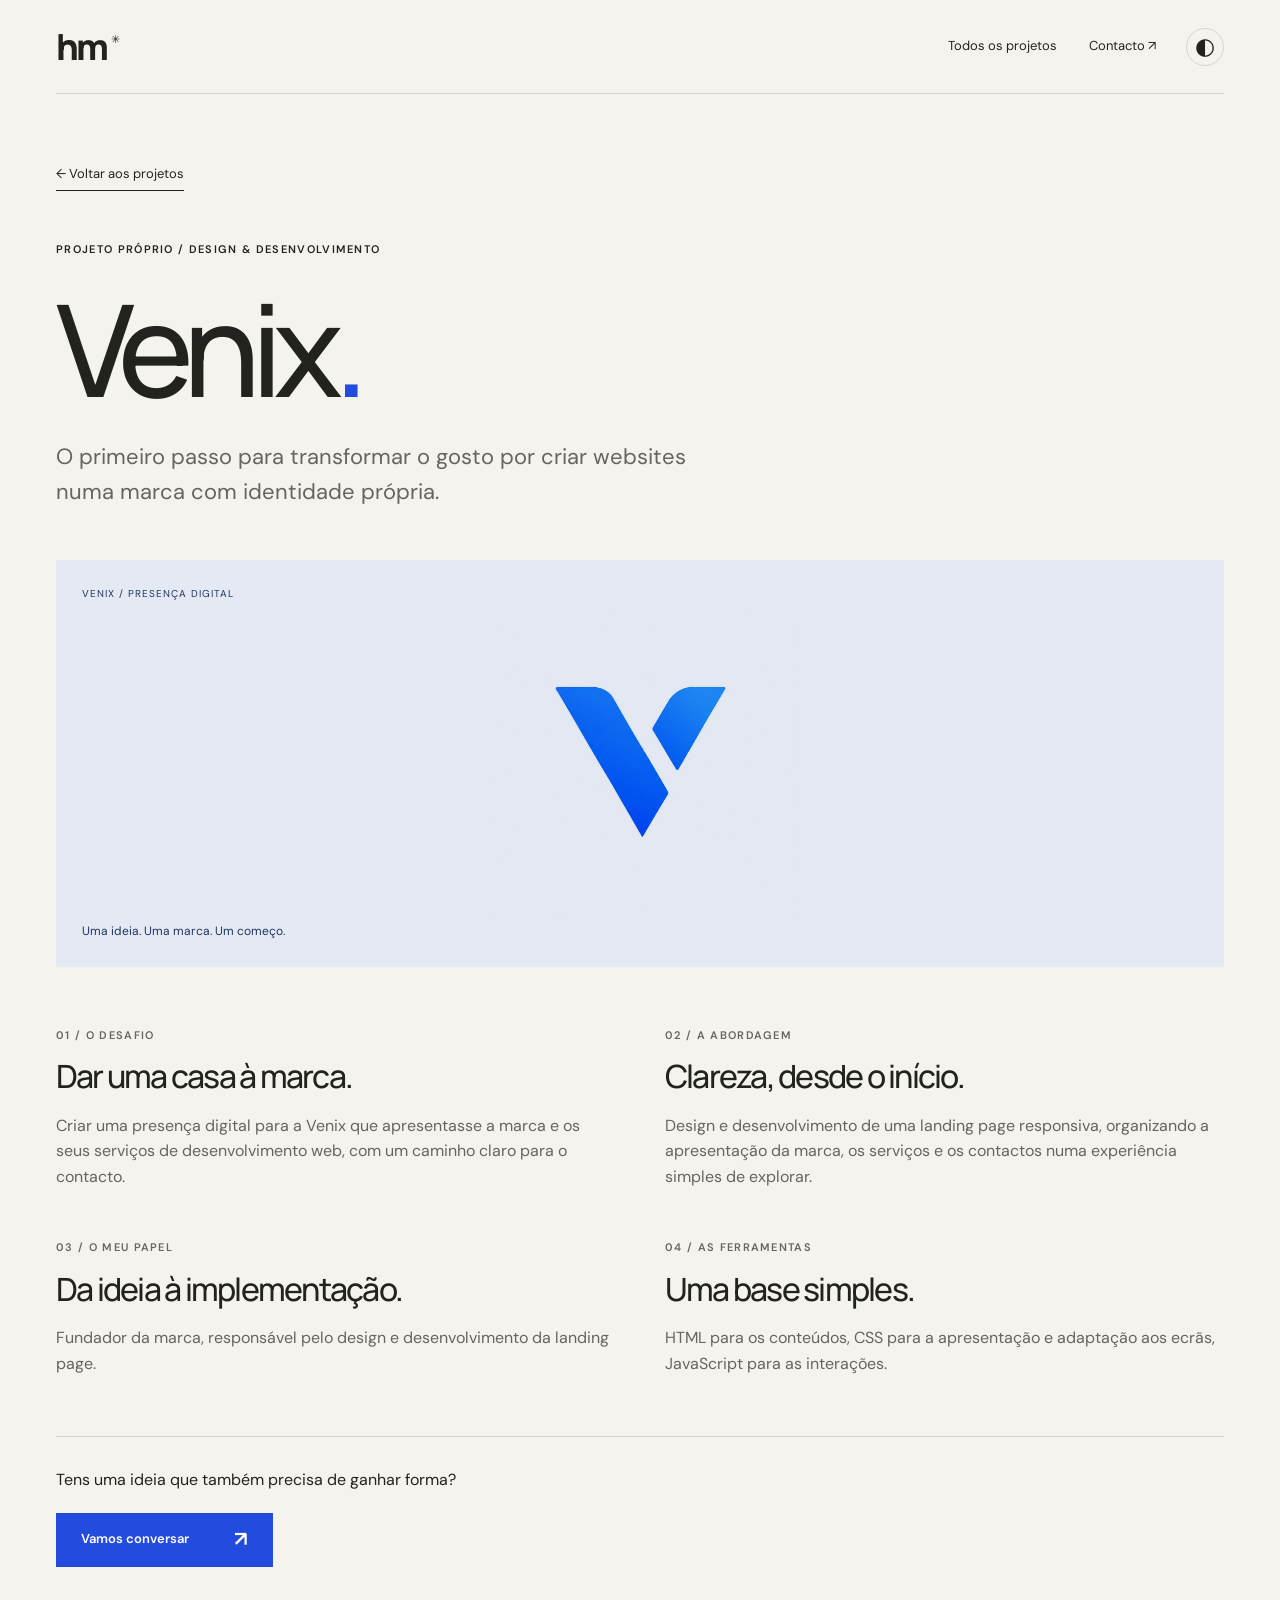
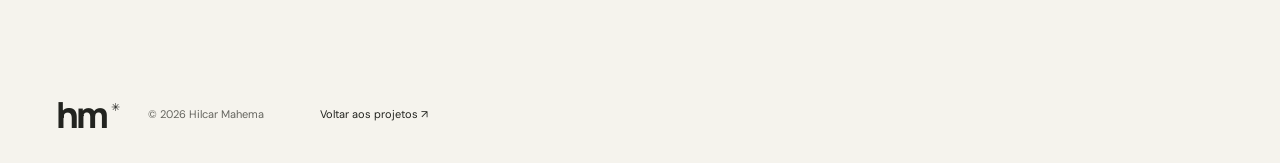
==== venix.html @ 86123c91 "Redesign portfolio with editorial layout and professional portrait" ====
<!doctype html>
<html lang="pt-PT">
<head>
<meta charset="UTF-8"><meta name="viewport" content="width=device-width, initial-scale=1">
<title>Venix — Projeto de Hilcar Mahema</title>
<meta name="description" content="Venix: a marca de desenvolvimento web criada por Hilcar Mahema. Conhece o desafio, a abordagem e as tecnologias da landing page.">
<meta name="theme-color" content="#f5f3ed"><link rel="icon" href="favicon.svg" type="image/svg+xml">
<link rel="preconnect" href="https://fonts.googleapis.com"><link rel="preconnect" href="https://fonts.gstatic.com" crossorigin>
<link href="https://fonts.googleapis.com/css2?family=DM+Sans:wght@400;500;600;700&family=Manrope:wght@400;500;600;700;800&display=swap" rel="stylesheet">
<script>try{if(localStorage.getItem('hilcar-theme')==='dark')document.documentElement.dataset.theme='dark'}catch(e){}</script>
<link rel="stylesheet" href="style.css"><script src="script.js" defer></script>
</head>
<body>
<a class="skip-link" href="#main">Saltar para o conteúdo</a>
<header class="header"><div class="container header-inner"><a class="wordmark" href="index.html" aria-label="Hilcar Mahema — início">hm<span aria-hidden="true">✳</span></a><nav class="nav" aria-label="Navegação principal"><a href="index.html#projects">Todos os projetos</a><a href="index.html#contact">Contacto ↗</a></nav><div class="header-actions"><button id="theme-toggle" class="icon-button" type="button" aria-label="Ativar tema escuro" aria-pressed="false"><span aria-hidden="true">◐</span></button></div></div></header>
<main id="main" class="container case-main"><a class="text-link" href="index.html#projects">← Voltar aos projetos</a><div class="case-intro"><p class="eyebrow">Projeto próprio / Design & desenvolvimento</p><h1>Venix<span class="name-dot">.</span></h1><p>O primeiro passo para transformar o gosto por criar websites numa marca com identidade própria.</p></div>
<div class="project-art venix-art case-art"><span class="art-label">Venix / Presença digital</span><img src="images/venix.jpeg" alt="Símbolo azul da marca Venix" width="1254" height="1254"><span class="art-bottom">Uma ideia. Uma marca. Um começo.</span></div>
<div class="case-grid"><section><p class="eyebrow">01 / O desafio</p><h2>Dar uma casa à marca.</h2><p>Criar uma presença digital para a Venix que apresentasse a marca e os seus serviços de desenvolvimento web, com um caminho claro para o contacto.</p></section><section><p class="eyebrow">02 / A abordagem</p><h2>Clareza, desde o início.</h2><p>Design e desenvolvimento de uma landing page responsiva, organizando a apresentação da marca, os serviços e os contactos numa experiência simples de explorar.</p></section><section><p class="eyebrow">03 / O meu papel</p><h2>Da ideia à implementação.</h2><p>Fundador da marca, responsável pelo design e desenvolvimento da landing page.</p></section><section><p class="eyebrow">04 / As ferramentas</p><h2>Uma base simples.</h2><p>HTML para os conteúdos, CSS para a apresentação e adaptação aos ecrãs, JavaScript para as interações.</p></section></div>
<div class="case-cta"><p>Tens uma ideia que também precisa de ganhar forma?</p><a class="button" href="index.html#contact">Vamos conversar <span aria-hidden="true">↗</span></a></div></main>
<footer class="container footer"><a class="wordmark" href="index.html" aria-label="Hilcar Mahema — início">hm<span aria-hidden="true">✳</span></a><p>© <span id="year">2026</span> Hilcar Mahema</p><a class="back-top" href="index.html#projects">Voltar aos projetos ↗</a></footer>
</body></html>
---- style.css ----
:root {
  --bg:#f5f3ed;
  --ink:#22231f;
  --muted:#65655f;
  --line:#d6d5cd;
  --blue:#234cde;
  --soft:#eae8df;
  --header:rgba(245,243,237,.96);
  --on-blue:#fff;
  --font:'DM Sans',sans-serif;
  --display:'Manrope',sans-serif;
  color-scheme:light;
}

:root[data-theme=dark] {
  --bg:#181a19;
  --ink:#f0efe9;
  --muted:#b9bbb3;
  --line:#41443e;
  --blue:#9db3ff;
  --soft:#232621;
  --header:rgba(24,26,25,.96);
  --on-blue:#171c2a;
  color-scheme:dark;
}

* {
  box-sizing:border-box;
}

html {
  scroll-behavior:smooth;
  scroll-padding-top:100px;
}

body {
  margin:0;
  background:var(--bg);
  color:var(--ink);
  font:16px/1.6 var(--font);
  -webkit-font-smoothing:antialiased;
}

a {
  color:inherit;
  text-decoration:none;
}

button,input,textarea {
  font:inherit;
}

button,a,input,textarea,summary {
  -webkit-tap-highlight-color:transparent;
}

button,summary {
  cursor:pointer;
}

button {
  color:inherit;
}

img {
  display:block;
  max-width:100%;
}

figure,p,h1,h2,h3,dl,dd {
  margin:0;
}

ul,ol {
  padding:0;
  list-style:none;
}

button:focus-visible,a:focus-visible,summary:focus-visible,input:focus-visible,textarea:focus-visible {
  outline:3px solid var(--blue);
  outline-offset:5px;
}

::selection {
  background:var(--blue);
  color:var(--on-blue);
}

.container {
  width:min(1280px,calc(100% - 112px));
  margin-inline:auto;
}

.eyebrow {
  font-size:11px;
  font-weight:600;
  letter-spacing:.12em;
  text-transform:uppercase;
}

.skip-link {
  position:fixed;
  z-index:100;
  left:16px;
  top:-100px;
  padding:12px 24px;
  background:var(--ink);
  color:var(--bg);
}

.skip-link:focus {
  top:10px;
}

.header {
  position:sticky;
  top:0;
  z-index:20;
  background:var(--header);
  backdrop-filter:blur(12px);
}

.header-inner {
  display:flex;
  align-items:center;
  gap:30px;
  min-height:94px;
  border-bottom:1px solid var(--line);
}

.wordmark {
  font:800 36px/1 var(--display);
  letter-spacing:-3px;
}

.wordmark span {
  display:inline-block;
  font:500 11px var(--font);
  letter-spacing:0;
  vertical-align:top;
  margin:3px 0 0 5px;
}

.nav {
  display:flex;
  align-items:center;
  gap:32px;
  margin-left:auto;
  font-size:13px;
}

.nav a {
  padding:12px 0;
}

.nav a:hover,.text-link:hover,.socials a:hover {
  color:var(--blue);
}

.nav-contact {
  margin-left:22px;
}

.nav-contact span {
  margin-left:12px;
}

.header-actions {
  display:flex;
  gap:12px;
  align-items:center;
}

.icon-button {
  background:none;
  border:1px solid var(--line);
  border-radius:50%;
  width:38px;
  height:38px;
  font-size:23px;
  line-height:1;
}

.menu-toggle {
  display:none;
  background:none;
  border:0;
}

.hero {
  padding-top:32px;
}

.hero-meta {
  display:flex;
  justify-content:space-between;
  gap:16px;
  align-items:center;
}

.blue-dot {
  display:inline-block;
  width:7px;
  height:7px;
  background:var(--blue);
  border-radius:50%;
  margin-right:9px;
}

.hero h1 {
  font:500 clamp(70px,10.8vw,154px)/1.05 var(--display);
  letter-spacing:-.075em;
  margin:36px 0 30px;
  display:flex;
  gap:.26em;
}

.name-dot {
  color:var(--blue);
}

.hero-grid {
  display:grid;
  grid-template-columns:1fr 1fr;
  gap:9%;
  align-items:center;
}

.hero-copy {
  padding:15px 0 24px;
}

.hero-statement {
  font:500 clamp(30px,3.25vw,48px)/1.22 var(--display);
  letter-spacing:-.045em;
}

em {
  font-family:Georgia,serif;
  font-weight:400;
  color:var(--blue);
}

.body-copy {
  max-width:365px;
  color:var(--muted);
  margin:26px 0 30px;
  line-height:1.75;
}

.button {
  display:inline-flex;
  justify-content:space-between;
  align-items:center;
  gap:45px;
  min-height:54px;
  padding:15px 24px;
  border:1px solid var(--blue);
  background:var(--blue);
  color:var(--on-blue);
  font-size:13px;
  font-weight:600;
  transition:transform .2s,background .2s;
}

.button:hover {
  transform:translateY(-3px);
}

.button span:last-child {
  font-size:21px;
  line-height:1;
}

.button:disabled {
  opacity:.7;
  cursor:wait;
  transform:none;
}

.hero-note {
  display:flex;
  align-items:center;
  gap:20px;
  font-size:11px;
  color:var(--muted);
  margin-top:56px;
}

.hero-note>span {
  font-size:32px;
  color:var(--ink);
}

.portrait {
  position:relative;
}

.portrait img {
  width:100%;
  height:440px;
  object-fit:cover;
  object-position:center 36%;
}

.portrait figcaption {
  display:flex;
  justify-content:space-between;
  gap:10px;
  padding:13px 0;
  font-size:10px;
  letter-spacing:.025em;
}

.portrait figcaption>span:first-child {
  color:var(--muted);
}

.expertise-strip {
  display:flex;
  justify-content:space-between;
  align-items:center;
  gap:18px;
  padding:30px 0;
  border-block:1px solid var(--line);
  margin-top:44px;
  font-size:13px;
}

.expertise-strip>span:nth-child(even) {
  color:var(--blue);
  font-size:25px;
}

.section {
  padding-block:105px;
}

.section-heading {
  display:flex;
  justify-content:space-between;
  align-items:flex-end;
  gap:30px;
  margin-bottom:48px;
}

.section-heading .eyebrow,.about-grid .eyebrow,.journey .eyebrow {
  margin-bottom:22px;
}

h2 {
  font:500 clamp(36px,4.5vw,64px)/1.1 var(--display);
  letter-spacing:-.055em;
}

.section-aside {
  color:var(--muted);
  font-size:14px;
  max-width:240px;
  padding-bottom:6px;
}

.projects-grid {
  display:grid;
  grid-template-columns:1.15fr 1fr;
  gap:46px;
}

.project-offset {
  padding-top:115px;
}

.project-art {
  display:flex;
  flex-direction:column;
  justify-content:space-between;
  position:relative;
  padding:26px;
  min-height:370px;
  overflow:hidden;
}

.venix-art {
  background:#e4e9f3;
  color:#223462;
}

.startout-art {
  background:#060b0d;
  color:#f0f2ee;
  min-height:330px;
}

.art-label {
  font-size:10px;
  letter-spacing:.1em;
  text-transform:uppercase;
  z-index:1;
}

.project-art img {
  width:56%;
  height:230px;
  object-fit:contain;
  align-self:center;
  transition:transform .5s;
}

.venix-art img {
  mix-blend-mode:multiply;
}

.startout-art img {
  width:92%;
  height:200px;
}

.project-art:hover img {
  transform:scale(1.045);
}

.art-bottom {
  display:flex;
  justify-content:space-between;
  align-items:center;
  gap:20px;
  font-size:12px;
  z-index:1;
}

.round-arrow {
  display:grid;
  place-items:center;
  border:1px solid currentColor;
  border-radius:50%;
  width:38px;
  height:38px;
  flex-shrink:0;
  font-size:21px;
}

.project-heading {
  display:flex;
  justify-content:space-between;
  gap:16px;
  align-items:center;
  margin:20px 0 10px;
}

.project h3 {
  font:600 26px/1.2 var(--display);
  letter-spacing:-.04em;
}

.project-type {
  font-size:10px;
  color:var(--muted);
  text-align:right;
}

.project>p {
  font-size:14px;
  color:var(--muted);
  max-width:470px;
}

.project-details {
  margin-top:22px;
  border-block:1px solid var(--line);
  font-size:13px;
}

.project-details summary {
  padding:15px 0;
  display:flex;
  justify-content:space-between;
  list-style:none;
}

.project-details summary::-webkit-details-marker {
  display:none;
}

.project-details[open] summary span {
  transform:rotate(45deg);
}

.project-details dl {
  padding:0 0 20px;
}

.project-details dt {
  font-weight:600;
  margin-top:15px;
}

.project-details dd {
  color:var(--muted);
  margin-top:3px;
}

.portfolio-project {
  margin-top:58px;
  border-block:1px solid var(--line);
  padding:28px 0;
  display:flex;
  align-items:center;
  justify-content:space-between;
  gap:30px;
}

.portfolio-project h3 {
  font:500 23px/1.4 var(--display);
  letter-spacing:-.03em;
  margin:8px 0;
}

.portfolio-project p:not(.eyebrow) {
  color:var(--muted);
  font-size:13px;
}

.text-link {
  font-size:13px;
  display:inline-flex;
  align-items:center;
  gap:20px;
  border-bottom:1px solid currentColor;
  padding:5px 0;
  transition:color .2s;
}

.text-link span {
  font-size:19px;
}

.about-section {
  background:var(--soft);
  padding:95px 0;
}

.about-grid {
  display:grid;
  grid-template-columns:1fr 1.1fr;
  gap:10%;
}

.asterisk {
  font-size:108px;
  color:var(--blue);
  display:block;
  line-height:1;
  margin-top:45px;
}

.about-lead {
  font:500 25px/1.45 var(--display);
  letter-spacing:-.025em;
  margin-bottom:25px;
}

.about-content>p:not(.about-lead) {
  color:var(--muted);
  margin-bottom:18px;
  font-size:15px;
}

.about-facts {
  display:grid;
  grid-template-columns:repeat(3,1fr);
  gap:22px;
  border-block:1px solid var(--line);
  padding:25px 0;
  margin:30px 0 24px;
}

.about-facts strong {
  display:block;
  font:500 38px var(--display);
  letter-spacing:-.06em;
}

.about-facts span {
  font-size:11px;
  color:var(--muted);
  display:block;
  max-width:100px;
}

.service-list {
  border-top:1px solid var(--line);
}

.service-list article {
  display:grid;
  grid-template-columns:40px 1fr 1fr 30px;
  gap:24px;
  align-items:center;
  padding:27px 0;
  border-bottom:1px solid var(--line);
}

.service-number {
  font-size:11px;
  color:var(--muted);
}

.service-list h3 {
  font:500 25px/1.3 var(--display);
  letter-spacing:-.045em;
}

.service-list p {
  font-size:14px;
  color:var(--muted);
  max-width:350px;
}

.service-list article>span:last-child {
  font-size:28px;
  color:var(--blue);
}

.tools {
  padding-top:45px;
  display:flex;
  gap:50px;
}

.tools>.eyebrow {
  max-width:160px;
  flex-shrink:0;
}

.tools ul {
  display:flex;
  gap:12px 25px;
  flex-wrap:wrap;
  margin:0;
  color:var(--muted);
  font-size:13px;
}

.journey {
  border-top:1px solid var(--line);
  padding:70px 0 100px;
  display:grid;
  grid-template-columns:1fr 1.1fr;
  gap:10%;
}

.journey ol {
  margin:0;
}

.journey li {
  padding:24px 0;
  border-bottom:1px solid var(--line);
}

.journey li:first-child {
  padding-top:0;
}

.journey li>span {
  font-size:11px;
  color:var(--muted);
}

.journey h3 {
  font:500 21px var(--display);
  margin:8px 0;
}

.journey li>p {
  font-size:14px;
  color:var(--muted);
}

.contact-section {
  padding:90px 0 70px;
  background:var(--soft);
}

.contact-section>.container>.eyebrow {
  margin-bottom:35px;
}

.contact-grid {
  display:grid;
  grid-template-columns:1.1fr 1fr;
  gap:12%;
}

.contact-grid h2 {
  font-size:clamp(40px,4.7vw,67px);
}

.contact-grid>div>p {
  color:var(--muted);
  font-size:14px;
  margin:24px 0;
}

.contact-email {
  display:block;
  font-size:clamp(16px,1.6vw,23px);
  letter-spacing:-.03em;
  margin:32px 0 10px;
  overflow-wrap:anywhere;
}

.contact-email span {
  display:inline-block;
  margin-left:8px;
}

.field {
  display:grid;
  gap:10px;
  margin-bottom:25px;
}

.field label {
  font-size:12px;
}

.field input,.field textarea {
  width:100%;
  border:0;
  border-bottom:1px solid var(--line);
  border-radius:0;
  background:transparent;
  padding:10px 0 13px;
  color:var(--ink);
  font-size:15px;
  resize:vertical;
}

.field input::placeholder,.field textarea::placeholder {
  color:var(--muted);
  opacity:.9;
}

.contact-grid form .button {
  width:100%;
}

.form-note {
  font-size:10px;
  color:var(--muted);
  margin-top:15px;
  max-width:360px;
}

#form-status {
  font-size:13px;
  margin-top:12px;
  min-height:1.6em;
}

#form-status[data-state=error] {
  color:var(--ink);
}

.footer {
  display:flex;
  align-items:center;
  gap:28px;
  flex-wrap:wrap;
  padding-block:30px;
  font-size:11px;
}

.footer p {
  color:var(--muted);
}

.socials {
  display:flex;
  gap:22px;
  margin-left:auto;
}

.back-top {
  margin-left:28px;
}

.case-main {
  padding-block:65px 100px;
}

.case-intro {
  margin:50px 0;
}

.case-intro h1 {
  font:500 clamp(64px,10vw,130px)/1.1 var(--display);
  letter-spacing:-.07em;
  margin:20px 0;
}

.case-intro>p:last-child {
  max-width:660px;
  font-size:22px;
  color:var(--muted);
}

.case-art {
  min-height:400px;
}

.case-art img {
  height:320px;
}

.case-grid {
  display:grid;
  grid-template-columns:1fr 1fr;
  gap:50px;
  margin-top:60px;
}

.case-grid h2 {
  font-size:32px;
  margin-bottom:18px;
}

.case-grid p {
  color:var(--muted);
}

.case-grid .eyebrow {
  margin-bottom:15px;
}

.case-cta {
  margin-top:60px;
  padding-top:30px;
  border-top:1px solid var(--line);
}

.case-cta p {
  margin-bottom:20px;
}

@media(min-width:1500px) {
  .portrait img {
    height:490px;
  }
}

@media(max-width:1000px) {
  .container {
    width:calc(100% - 64px);
  }
  .nav {
    gap:22px;
  }
  .nav-contact {
    margin-left:0;
  }
  .hero h1 {
    font-size:11.6vw;
  }
  .hero-grid {
    gap:6%;
  }
  .portrait img {
    height:390px;
  }
  .hero-note {
    margin-top:32px;
  }
  .projects-grid {
    gap:28px;
  }
  .project-art {
    padding:20px;
    min-height:325px;
  }
  .project-art img {
    height:190px;
  }
  .startout-art {
    min-height:290px;
  }
  .project-heading {
    align-items:flex-start;
    flex-direction:column;
    gap:5px;
  }
  .about-grid,.journey {
    gap:6%;
  }
  .contact-grid {
    gap:7%;
  }
  .service-list article {
    grid-template-columns:24px 1fr 1fr 20px;
    gap:18px;
  }
  .service-list h3 {
    font-size:22px;
  }
  .back-top {
    margin-left:0;
  }
}

@media(max-width:700px) {
  html {
    scroll-padding-top:85px;
  }
  .container {
    width:calc(100% - 40px);
  }
  .header-inner {
    min-height:75px;
    gap:16px;
  }
  .wordmark {
    font-size:31px;
  }
  .header-actions {
    margin-left:auto;
  }
  .menu-toggle {
    display:block;
    font-size:12px;
    min-height:44px;
  }
  .menu-toggle span {
    font-size:18px;
    margin-left:8px;
  }
  .nav {
    margin:0;
    gap:0;
    flex-wrap:wrap;
    font-size:12px;
    justify-content:flex-end;
  }
  .nav-contact {
    display:none;
  }
  .nav a {
    padding:10px;
  }
  .js .nav {
    display:none;
    position:absolute;
    top:75px;
    left:0;
    right:0;
    padding:12px 20px 20px;
    background:var(--bg);
    border-bottom:1px solid var(--line);
  }
  .js .nav.is-open {
    display:flex;
    flex-direction:column;
    align-items:stretch;
  }
  .js .nav .nav-contact {
    display:block;
  }
  .js .nav a {
    padding:13px 0;
  }
  .hero {
    padding-top:25px;
  }
  .hero-meta>.eyebrow:last-child {
    display:none;
  }
  .eyebrow {
    font-size:10px;
  }
  .hero h1 {
    display:block;
    font-size:clamp(64px,17vw,110px);
    margin:27px 0 32px;
    line-height:1.02;
    letter-spacing:-.07em;
  }
  .surname {
    display:block;
  }
  .hero-grid {
    grid-template-columns:1fr;
    gap:25px;
  }
  .hero-copy {
    padding:0;
  }
  .hero-statement {
    font-size:34px;
  }
  .body-copy {
    margin:18px 0 24px;
    font-size:14px;
    max-width:400px;
  }
  .hero-note {
    display:none;
  }
  .portrait {
    margin-top:12px;
  }
  .portrait img {
    height:auto;
    aspect-ratio:1.08;
    object-position:center 33%;
  }
  .portrait figcaption {
    font-size:9px;
  }
  .expertise-strip {
    margin-top:28px;
    padding:22px 0;
    flex-wrap:wrap;
    justify-content:center;
    font-size:11px;
    gap:10px 18px;
  }
  .expertise-strip>span:nth-child(6) {
    display:none;
  }
  .section {
    padding-block:65px;
  }
  .section-heading {
    display:block;
    margin-bottom:30px;
  }
  h2 {
    font-size:40px;
  }
  .section-aside {
    margin-top:23px;
    max-width:290px;
  }
  .projects-grid {
    grid-template-columns:1fr;
    gap:38px;
  }
  .project-offset {
    padding-top:0;
  }
  .project-art,.startout-art {
    min-height:320px;
  }
  .project-art img {
    height:200px;
  }
  .project-heading {
    flex-direction:row;
    align-items:center;
    gap:16px;
  }
  .project h3 {
    font-size:25px;
  }
  .project-type {
    max-width:120px;
  }
  .portfolio-project {
    align-items:flex-start;
    flex-direction:column;
    gap:20px;
    margin-top:38px;
  }
  .portfolio-project h3 {
    font-size:21px;
  }
  .about-section {
    padding-block:60px;
  }
  .about-grid {
    grid-template-columns:1fr;
    gap:32px;
  }
  .asterisk {
    display:none;
  }
  .about-lead {
    font-size:22px;
  }
  .about-facts {
    gap:15px;
  }
  .about-facts strong {
    font-size:34px;
  }
  .about-facts span {
    font-size:10px;
  }
  .service-list article {
    grid-template-columns:25px 1fr 20px;
    gap:12px;
    padding:22px 0;
  }
  .service-list h3 {
    font-size:22px;
  }
  .service-list p {
    grid-column:2;
    grid-row:2;
    font-size:13px;
  }
  .service-list article>span:last-child {
    grid-column:3;
    grid-row:1;
  }
  .tools {
    flex-direction:column;
    gap:20px;
    padding-top:30px;
  }
  .tools>.eyebrow {
    max-width:none;
  }
  .tools ul {
    font-size:12px;
    gap:12px 20px;
  }
  .journey {
    grid-template-columns:1fr;
    gap:35px;
    padding-block:55px 65px;
  }
  .contact-section {
    padding-block:60px 40px;
  }
  .contact-grid {
    grid-template-columns:1fr;
    gap:40px;
  }
  .contact-grid h2 {
    font-size:46px;
  }
  .contact-email {
    font-size:20px;
  }
  .contact-grid form .button {
    min-height:56px;
  }
  .footer {
    gap:18px;
  }
  .footer .socials {
    order:3;
    margin:0;
    width:100%;
    flex-wrap:wrap;
  }
  .back-top {
    margin-left:auto;
  }
  .case-main {
    padding-top:35px;
  }
  .case-intro {
    margin:30px 0;
  }
  .case-intro>p:last-child {
    font-size:19px;
  }
  .case-grid {
    grid-template-columns:1fr;
    gap:35px;
  }
  .case-art img {
    height:240px;
  }
  .case-art {
    min-height:320px;
  }
}

@media(max-width:370px) {
  .container {
    width:calc(100% - 32px);
  }
  .hero h1 {
    font-size:17vw;
  }
  .project-heading {
    flex-direction:column;
    align-items:flex-start;
  }
  .project-type {
    max-width:none;
  }
  .contact-email {
    font-size:17px;
  }
  .nav a {
    padding-inline:5px;
  }
  .portrait figcaption {
    flex-wrap:wrap;
  }
}

@media(prefers-reduced-motion:reduce) {
  html {
    scroll-behavior:auto;
  }
  *,*::before,*::after {
    transition:none!important;
    animation:none!important;
  }
}

@media(max-width:700px) {
  .js .nav:not(#primary-nav) {
    display:flex;
    position:static;
    border:0;
    padding:0;
    margin-left:auto;
    background:none;
  }
  .js .nav:not(#primary-nav) a {
    padding:10px 4px;
  }
  .js .nav:not(#primary-nav)+.header-actions {
    margin-left:0;
  }
}
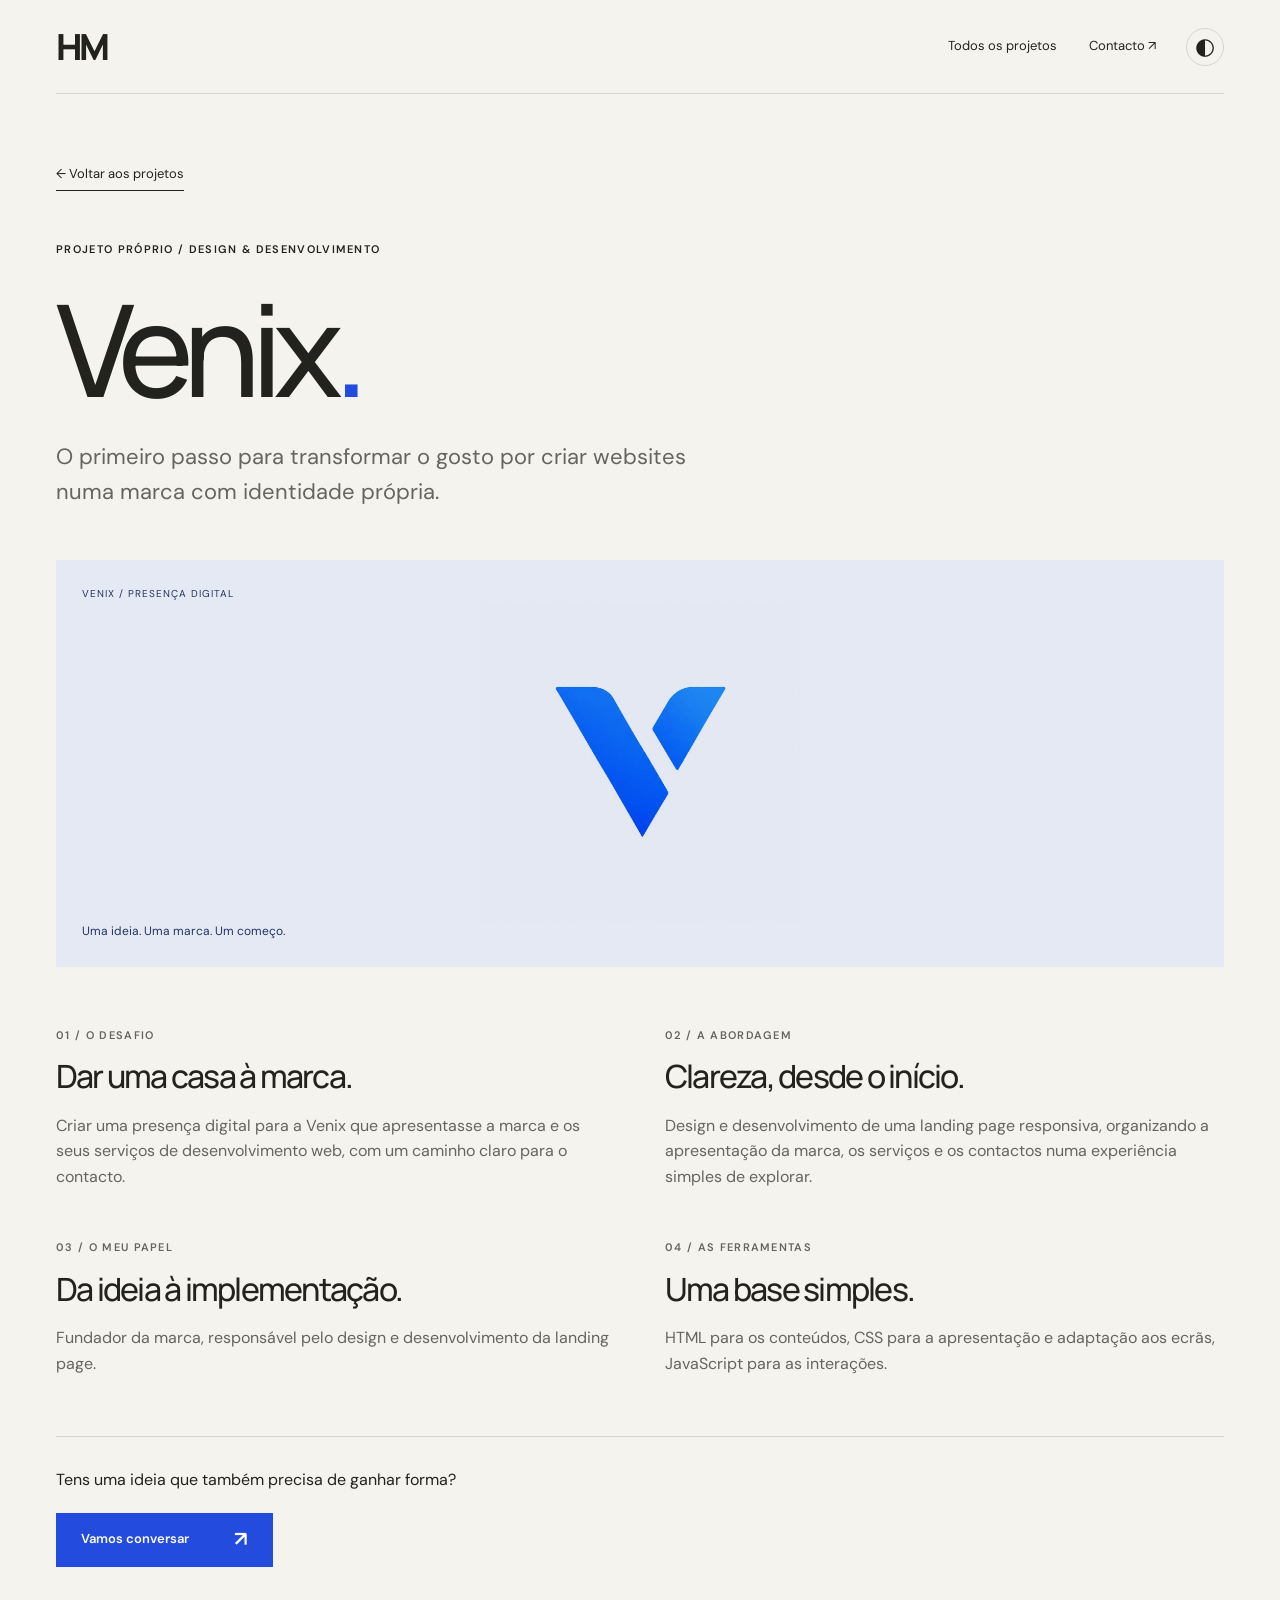
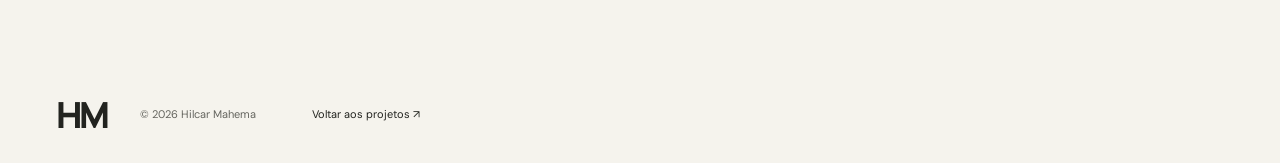
==== commit 6e539f7e: "alteraçoes no venix" ====
--- a/venix.html
+++ b/venix.html
@@ -12,10 +12,10 @@
 </head>
 <body>
 <a class="skip-link" href="#main">Saltar para o conteúdo</a>
-<header class="header"><div class="container header-inner"><a class="wordmark" href="index.html" aria-label="Hilcar Mahema — início">hm<span aria-hidden="true">✳</span></a><nav class="nav" aria-label="Navegação principal"><a href="index.html#projects">Todos os projetos</a><a href="index.html#contact">Contacto ↗</a></nav><div class="header-actions"><button id="theme-toggle" class="icon-button" type="button" aria-label="Ativar tema escuro" aria-pressed="false"><span aria-hidden="true">◐</span></button></div></div></header>
+<header class="header"><div class="container header-inner"><a class="wordmark" href="index.html" aria-label="Hilcar Mahema — início">HM<span aria-hidden="true"></span></a><nav class="nav" aria-label="Navegação principal"><a href="index.html#projects">Todos os projetos</a><a href="index.html#contact">Contacto ↗</a></nav><div class="header-actions"><button id="theme-toggle" class="icon-button" type="button" aria-label="Ativar tema escuro" aria-pressed="false"><span aria-hidden="true">◐</span></button></div></div></header>
 <main id="main" class="container case-main"><a class="text-link" href="index.html#projects">← Voltar aos projetos</a><div class="case-intro"><p class="eyebrow">Projeto próprio / Design & desenvolvimento</p><h1>Venix<span class="name-dot">.</span></h1><p>O primeiro passo para transformar o gosto por criar websites numa marca com identidade própria.</p></div>
 <div class="project-art venix-art case-art"><span class="art-label">Venix / Presença digital</span><img src="images/venix.jpeg" alt="Símbolo azul da marca Venix" width="1254" height="1254"><span class="art-bottom">Uma ideia. Uma marca. Um começo.</span></div>
 <div class="case-grid"><section><p class="eyebrow">01 / O desafio</p><h2>Dar uma casa à marca.</h2><p>Criar uma presença digital para a Venix que apresentasse a marca e os seus serviços de desenvolvimento web, com um caminho claro para o contacto.</p></section><section><p class="eyebrow">02 / A abordagem</p><h2>Clareza, desde o início.</h2><p>Design e desenvolvimento de uma landing page responsiva, organizando a apresentação da marca, os serviços e os contactos numa experiência simples de explorar.</p></section><section><p class="eyebrow">03 / O meu papel</p><h2>Da ideia à implementação.</h2><p>Fundador da marca, responsável pelo design e desenvolvimento da landing page.</p></section><section><p class="eyebrow">04 / As ferramentas</p><h2>Uma base simples.</h2><p>HTML para os conteúdos, CSS para a apresentação e adaptação aos ecrãs, JavaScript para as interações.</p></section></div>
 <div class="case-cta"><p>Tens uma ideia que também precisa de ganhar forma?</p><a class="button" href="index.html#contact">Vamos conversar <span aria-hidden="true">↗</span></a></div></main>
-<footer class="container footer"><a class="wordmark" href="index.html" aria-label="Hilcar Mahema — início">hm<span aria-hidden="true">✳</span></a><p>© <span id="year">2026</span> Hilcar Mahema</p><a class="back-top" href="index.html#projects">Voltar aos projetos ↗</a></footer>
+<footer class="container footer"><a class="wordmark" href="index.html" aria-label="Hilcar Mahema — início">HM<span aria-hidden="true"></span></a><p>© <span id="year">2026</span> Hilcar Mahema</p><a class="back-top" href="index.html#projects">Voltar aos projetos ↗</a></footer>
 </body></html>
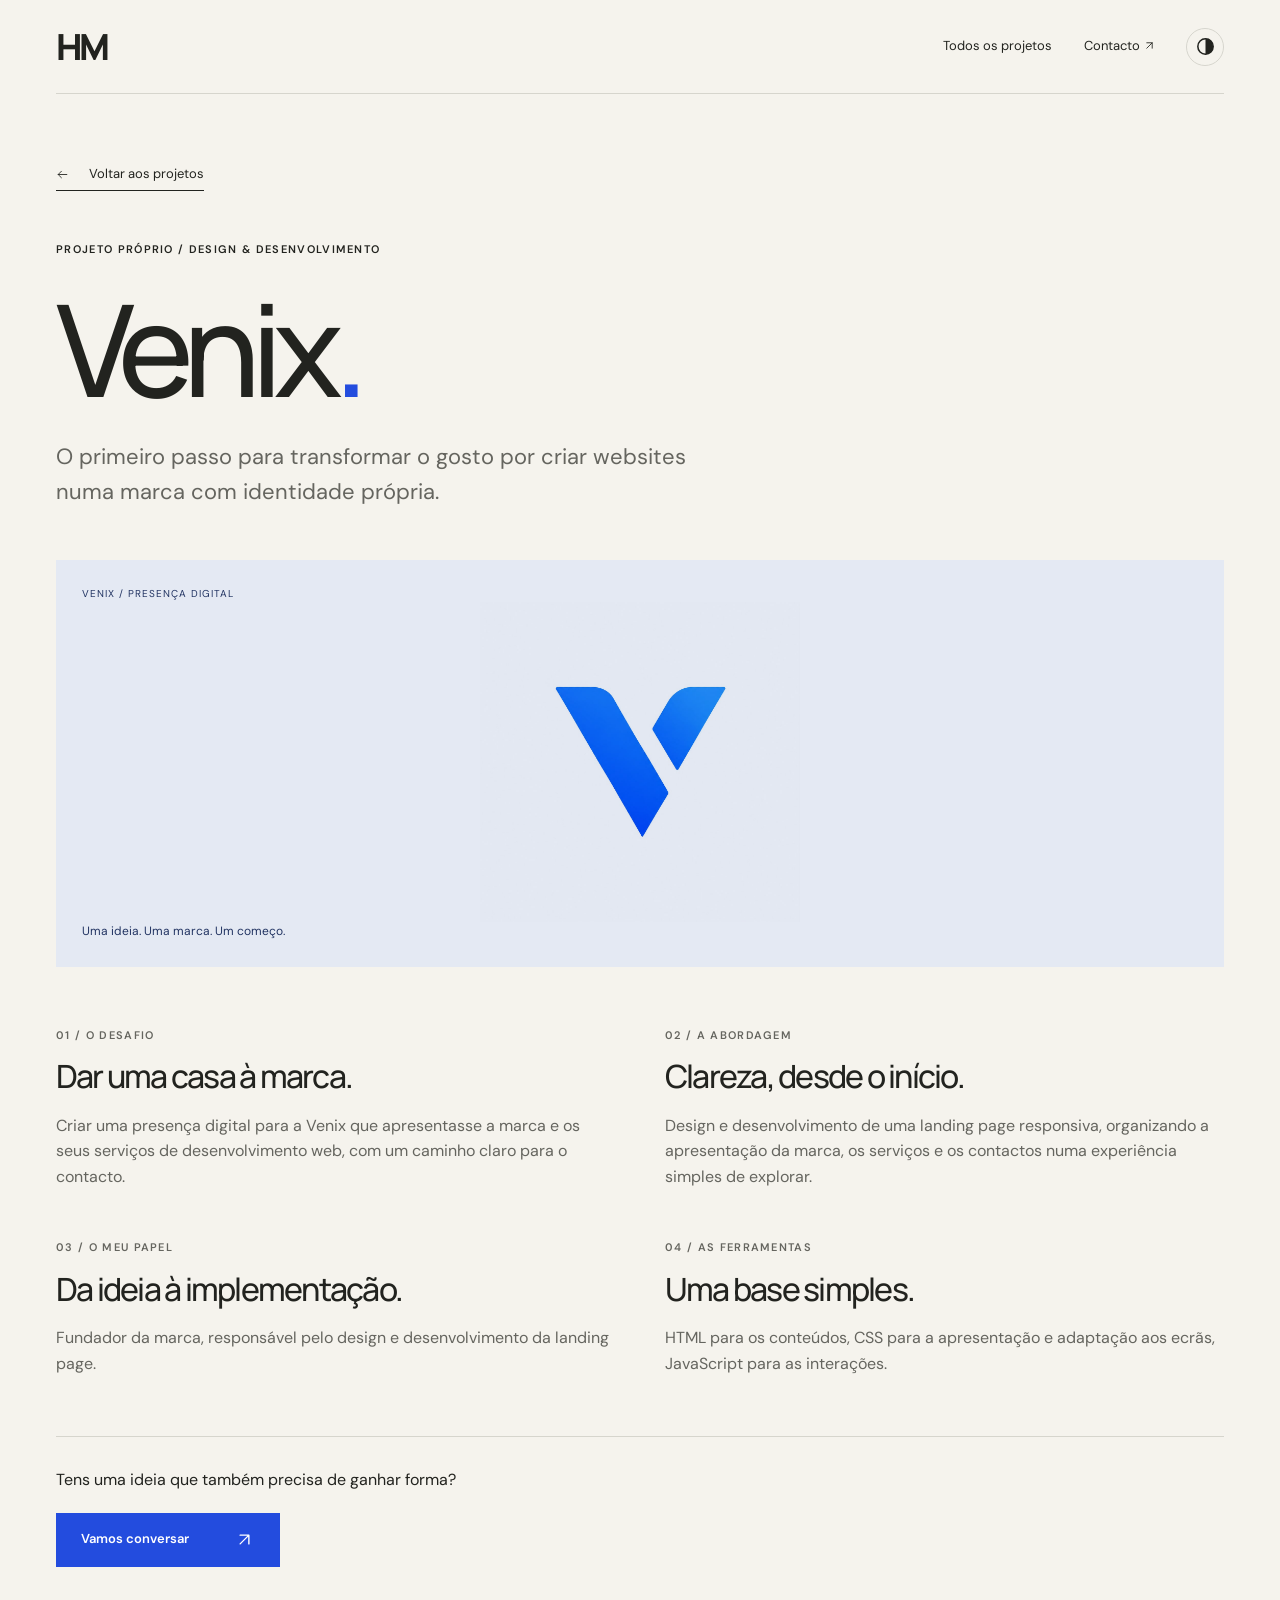
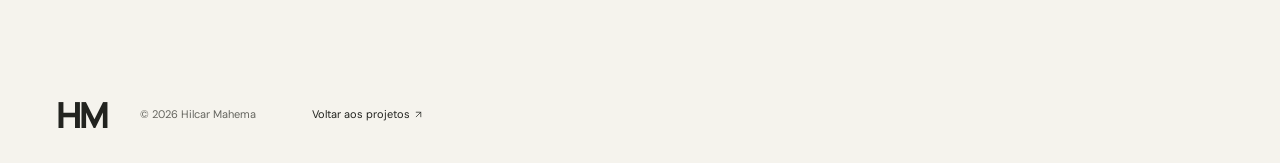
==== commit 4d0bf4d4: "Use SVG icons and add continuous services marquee" ====
--- a/venix.html
+++ b/venix.html
@@ -12,10 +12,10 @@
 </head>
 <body>
 <a class="skip-link" href="#main">Saltar para o conteúdo</a>
-<header class="header"><div class="container header-inner"><a class="wordmark" href="index.html" aria-label="Hilcar Mahema — início">HM<span aria-hidden="true"></span></a><nav class="nav" aria-label="Navegação principal"><a href="index.html#projects">Todos os projetos</a><a href="index.html#contact">Contacto ↗</a></nav><div class="header-actions"><button id="theme-toggle" class="icon-button" type="button" aria-label="Ativar tema escuro" aria-pressed="false"><span aria-hidden="true">◐</span></button></div></div></header>
-<main id="main" class="container case-main"><a class="text-link" href="index.html#projects">← Voltar aos projetos</a><div class="case-intro"><p class="eyebrow">Projeto próprio / Design & desenvolvimento</p><h1>Venix<span class="name-dot">.</span></h1><p>O primeiro passo para transformar o gosto por criar websites numa marca com identidade própria.</p></div>
+<header class="header"><div class="container header-inner"><a class="wordmark" href="index.html" aria-label="Hilcar Mahema — início">HM<span aria-hidden="true"></span></a><nav class="nav" aria-label="Navegação principal"><a href="index.html#projects">Todos os projetos</a><a href="index.html#contact">Contacto <svg class="icon icon--arrow-up-right" viewBox="0 0 24 24" fill="none" stroke="currentColor" stroke-width="1.6" stroke-linecap="round" stroke-linejoin="round" aria-hidden="true" focusable="false"><path d="M7 17 17 7M7 7h10v10"/></svg></a></nav><div class="header-actions"><button id="theme-toggle" class="icon-button" type="button" aria-label="Ativar tema escuro" aria-pressed="false"><span aria-hidden="true"><svg class="icon icon--theme" viewBox="0 0 24 24" fill="none" stroke="currentColor" stroke-width="1.6" stroke-linecap="round" stroke-linejoin="round" aria-hidden="true" focusable="false"><circle cx="12" cy="12" r="8"/><path d="M12 4a8 8 0 0 1 0 16Z" fill="currentColor" stroke="none"/></svg></span></button></div></div></header>
+<main id="main" class="container case-main"><a class="text-link" href="index.html#projects"><svg class="icon icon--arrow-left" viewBox="0 0 24 24" fill="none" stroke="currentColor" stroke-width="1.6" stroke-linecap="round" stroke-linejoin="round" aria-hidden="true" focusable="false"><path d="M20 12H4m6-6-6 6 6 6"/></svg> Voltar aos projetos</a><div class="case-intro"><p class="eyebrow">Projeto próprio / Design & desenvolvimento</p><h1>Venix<span class="name-dot">.</span></h1><p>O primeiro passo para transformar o gosto por criar websites numa marca com identidade própria.</p></div>
 <div class="project-art venix-art case-art"><span class="art-label">Venix / Presença digital</span><img src="images/venix.jpeg" alt="Símbolo azul da marca Venix" width="1254" height="1254"><span class="art-bottom">Uma ideia. Uma marca. Um começo.</span></div>
 <div class="case-grid"><section><p class="eyebrow">01 / O desafio</p><h2>Dar uma casa à marca.</h2><p>Criar uma presença digital para a Venix que apresentasse a marca e os seus serviços de desenvolvimento web, com um caminho claro para o contacto.</p></section><section><p class="eyebrow">02 / A abordagem</p><h2>Clareza, desde o início.</h2><p>Design e desenvolvimento de uma landing page responsiva, organizando a apresentação da marca, os serviços e os contactos numa experiência simples de explorar.</p></section><section><p class="eyebrow">03 / O meu papel</p><h2>Da ideia à implementação.</h2><p>Fundador da marca, responsável pelo design e desenvolvimento da landing page.</p></section><section><p class="eyebrow">04 / As ferramentas</p><h2>Uma base simples.</h2><p>HTML para os conteúdos, CSS para a apresentação e adaptação aos ecrãs, JavaScript para as interações.</p></section></div>
-<div class="case-cta"><p>Tens uma ideia que também precisa de ganhar forma?</p><a class="button" href="index.html#contact">Vamos conversar <span aria-hidden="true">↗</span></a></div></main>
-<footer class="container footer"><a class="wordmark" href="index.html" aria-label="Hilcar Mahema — início">HM<span aria-hidden="true"></span></a><p>© <span id="year">2026</span> Hilcar Mahema</p><a class="back-top" href="index.html#projects">Voltar aos projetos ↗</a></footer>
+<div class="case-cta"><p>Tens uma ideia que também precisa de ganhar forma?</p><a class="button" href="index.html#contact">Vamos conversar <span aria-hidden="true"><svg class="icon icon--arrow-up-right" viewBox="0 0 24 24" fill="none" stroke="currentColor" stroke-width="1.6" stroke-linecap="round" stroke-linejoin="round" aria-hidden="true" focusable="false"><path d="M7 17 17 7M7 7h10v10"/></svg></span></a></div></main>
+<footer class="container footer"><a class="wordmark" href="index.html" aria-label="Hilcar Mahema — início">HM<span aria-hidden="true"></span></a><p>© <span id="year">2026</span> Hilcar Mahema</p><a class="back-top" href="index.html#projects">Voltar aos projetos <svg class="icon icon--arrow-up-right" viewBox="0 0 24 24" fill="none" stroke="currentColor" stroke-width="1.6" stroke-linecap="round" stroke-linejoin="round" aria-hidden="true" focusable="false"><path d="M7 17 17 7M7 7h10v10"/></svg></a></footer>
 </body></html>
--- a/style.css
+++ b/style.css
@@ -316,21 +316,62 @@
   color:var(--muted);
 }
 
+/* Vector icons keep their shape on every platform, including iOS. */
+.icon {
+  display:inline-block;
+  width:1em;
+  height:1em;
+  flex-shrink:0;
+  vertical-align:-.15em;
+}
+.icon-button { display:grid; place-items:center; }
+.menu-toggle[aria-expanded="true"] .icon--plus { transform:rotate(45deg); }
+.asterisk .icon { width:1em; height:1em; }
+
 .expertise-strip {
   display:flex;
-  justify-content:space-between;
-  align-items:center;
-  gap:18px;
-  padding:30px 0;
+  align-items:center;
+  gap:16px;
+  padding:24px 0;
   border-block:1px solid var(--line);
   margin-top:44px;
-  font-size:13px;
-}
-
-.expertise-strip>span:nth-child(even) {
-  color:var(--blue);
-  font-size:25px;
-}
+  font-size:14px;
+}
+.expertise-window { flex:1; min-width:0; overflow:hidden; }
+.expertise-track { display:flex; width:max-content; min-width:200%; }
+.expertise-group {
+  display:flex;
+  flex:1 0 auto;
+  justify-content:space-around;
+  align-items:center;
+  gap:44px;
+  padding:0 22px;
+  margin:0;
+}
+.expertise-group li { display:flex; align-items:center; gap:44px; white-space:nowrap; }
+.expertise-group .icon { color:var(--blue); font-size:24px; }
+.js .expertise-track { animation:expertise-scroll 28s linear infinite; }
+@keyframes expertise-scroll { to { transform:translateX(-50%); } }
+.expertise-strip:hover .expertise-track,
+.expertise-strip:focus-within .expertise-track,
+.expertise-strip.is-paused .expertise-track { animation-play-state:paused; }
+.marquee-toggle {
+  display:none;
+  align-items:center;
+  justify-content:center;
+  gap:7px;
+  min-height:44px;
+  padding:8px 10px;
+  background:transparent;
+  border:1px solid var(--line);
+  border-radius:4px;
+  font-size:11px;
+}
+.js .marquee-toggle { display:inline-flex; }
+.marquee-toggle .icon { font-size:16px; }
+html:not(.js) .expertise-track { width:100%; min-width:0; }
+html:not(.js) .expertise-group { flex-wrap:wrap; gap:16px; padding:0; }
+html:not(.js) .expertise-group[aria-hidden] { display:none; }
 
 .section {
   padding-block:105px;
@@ -1016,17 +1057,9 @@
   .portrait figcaption {
     font-size:9px;
   }
-  .expertise-strip {
-    margin-top:28px;
-    padding:22px 0;
-    flex-wrap:wrap;
-    justify-content:center;
-    font-size:11px;
-    gap:10px 18px;
-  }
-  .expertise-strip>span:nth-child(6) {
-    display:none;
-  }
+  .expertise-strip { margin-top:28px; padding:18px 0; gap:10px; font-size:13px; }
+  .expertise-group, .expertise-group li { gap:28px; }
+  .expertise-group { padding-inline:14px; }
   .section {
     padding-block:65px;
   }
@@ -1230,3 +1263,10 @@
     margin-left:0;
   }
 }
+
+@media(prefers-reduced-motion:reduce) {
+  .expertise-track { width:100%; min-width:0; transform:none; }
+  .expertise-group { flex-wrap:wrap; gap:16px; padding:0; }
+  .expertise-group li { gap:16px; }
+  .expertise-group[aria-hidden], .js .marquee-toggle { display:none; }
+}
